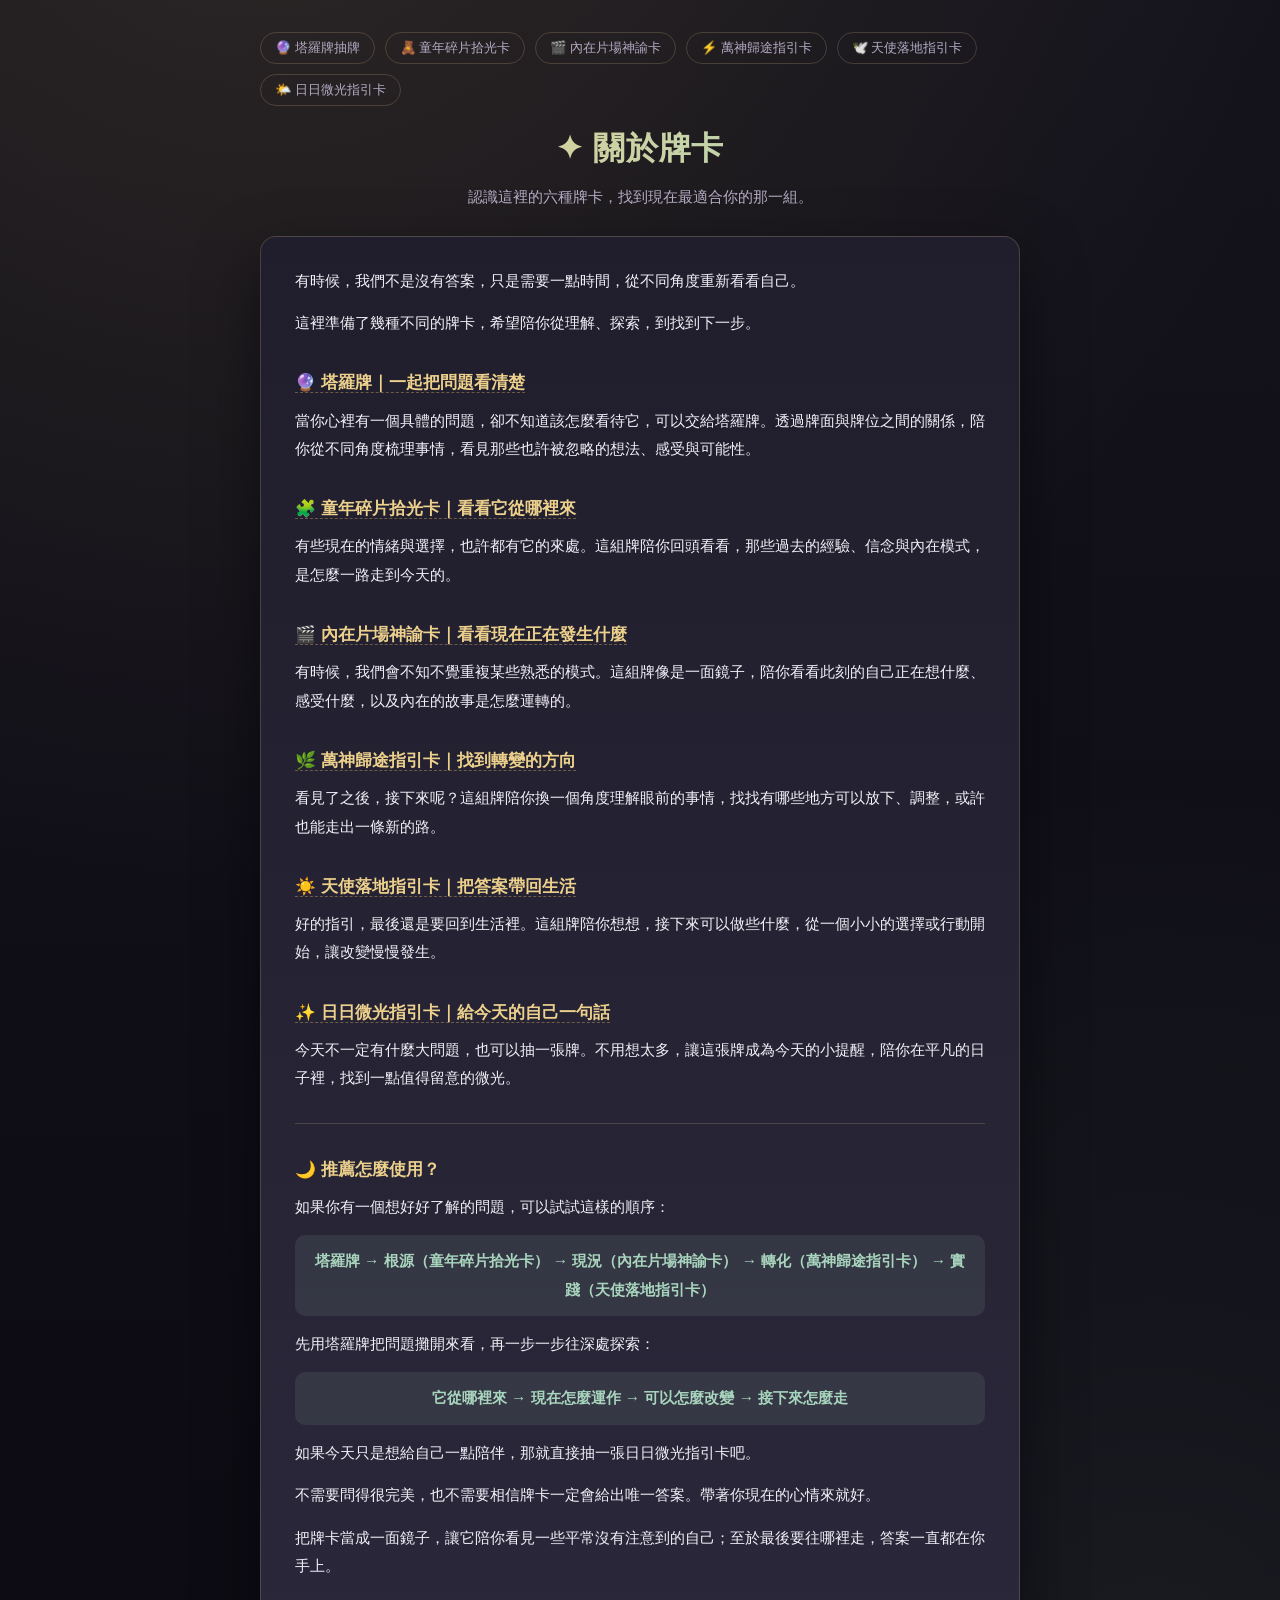
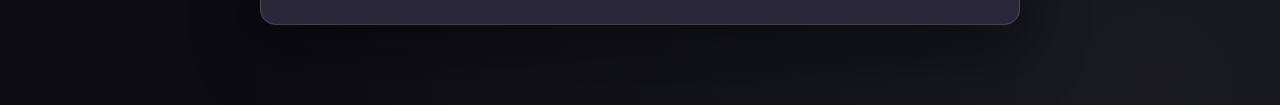
==== about.html @ 20277a7d "Move "關於牌卡" into its own standalone page Replaces the collapsible <details> block that was duplicate" ====
<!DOCTYPE html>
<html lang="zh-Hant">
<head>
<meta charset="UTF-8" />
<meta name="viewport" content="width=device-width, initial-scale=1.0" />
<title>關於牌卡</title>
<link rel="stylesheet" href="about-style.css" />
</head>
<body>
  <div class="app">
    <nav class="site-nav">
      <a class="nav-link" href="index.html">🔮 塔羅牌抽牌</a>
      <a class="nav-link" href="innerchild.html">🧸 童年碎片拾光卡</a>
      <a class="nav-link" href="innerstudio.html">🎬 內在片場神諭卡</a>
      <a class="nav-link" href="pantheon.html">⚡ 萬神歸途指引卡</a>
      <a class="nav-link" href="angel.html">🕊️ 天使落地指引卡</a>
      <a class="nav-link" href="dailylight.html">🌤️ 日日微光指引卡</a>
    </nav>

    <header class="header">
      <h1>✦ 關於牌卡</h1>
      <p class="subtitle">認識這裡的六種牌卡，找到現在最適合你的那一組。</p>
    </header>

    <div class="content">
      <p>有時候，我們不是沒有答案，只是需要一點時間，從不同角度重新看看自己。</p>
      <p>這裡準備了幾種不同的牌卡，希望陪你從理解、探索，到找到下一步。</p>

      <h2><a href="index.html">🔮 塔羅牌｜一起把問題看清楚</a></h2>
      <p>當你心裡有一個具體的問題，卻不知道該怎麼看待它，可以交給塔羅牌。透過牌面與牌位之間的關係，陪你從不同角度梳理事情，看見那些也許被忽略的想法、感受與可能性。</p>

      <h2><a href="innerchild.html">🧩 童年碎片拾光卡｜看看它從哪裡來</a></h2>
      <p>有些現在的情緒與選擇，也許都有它的來處。這組牌陪你回頭看看，那些過去的經驗、信念與內在模式，是怎麼一路走到今天的。</p>

      <h2><a href="innerstudio.html">🎬 內在片場神諭卡｜看看現在正在發生什麼</a></h2>
      <p>有時候，我們會不知不覺重複某些熟悉的模式。這組牌像是一面鏡子，陪你看看此刻的自己正在想什麼、感受什麼，以及內在的故事是怎麼運轉的。</p>

      <h2><a href="pantheon.html">🌿 萬神歸途指引卡｜找到轉變的方向</a></h2>
      <p>看見了之後，接下來呢？這組牌陪你換一個角度理解眼前的事情，找找有哪些地方可以放下、調整，或許也能走出一條新的路。</p>

      <h2><a href="angel.html">☀️ 天使落地指引卡｜把答案帶回生活</a></h2>
      <p>好的指引，最後還是要回到生活裡。這組牌陪你想想，接下來可以做些什麼，從一個小小的選擇或行動開始，讓改變慢慢發生。</p>

      <h2><a href="dailylight.html">✨ 日日微光指引卡｜給今天的自己一句話</a></h2>
      <p>今天不一定有什麼大問題，也可以抽一張牌。不用想太多，讓這張牌成為今天的小提醒，陪你在平凡的日子裡，找到一點值得留意的微光。</p>

      <hr class="divider" />

      <h2>🌙 推薦怎麼使用？</h2>
      <p>如果你有一個想好好了解的問題，可以試試這樣的順序：</p>
      <p class="flow">塔羅牌 → 根源（童年碎片拾光卡） → 現況（內在片場神諭卡） → 轉化（萬神歸途指引卡） → 實踐（天使落地指引卡）</p>
      <p>先用塔羅牌把問題攤開來看，再一步一步往深處探索：</p>
      <p class="flow">它從哪裡來 → 現在怎麼運作 → 可以怎麼改變 → 接下來怎麼走</p>
      <p>如果今天只是想給自己一點陪伴，那就直接抽一張日日微光指引卡吧。</p>
      <p>不需要問得很完美，也不需要相信牌卡一定會給出唯一答案。帶著你現在的心情來就好。</p>
      <p>把牌卡當成一面鏡子，讓它陪你看見一些平常沒有注意到的自己；至於最後要往哪裡走，答案一直都在你手上。</p>
    </div>
  </div>
</body>
</html>
---- about-style.css ----
:root {
  --ink: #14131c;
  --ink-2: #1a1826;
  --panel: #201e2c;
  --panel-2: #2a273a;
  --hairline: rgba(230, 200, 140, 0.2);
  --gold: #d9b46a;
  --gold-soft: #ecd08c;
  --sage-soft: #a8d4bd;
  --text: #f3f0f8;
  --muted: #b3abc4;
  --muted-dim: #8b8299;
  --shadow: rgba(4, 3, 8, 0.5);
}

* { box-sizing: border-box; }

body {
  margin: 0;
  min-height: 100vh;
  font-family: "PingFang TC", "Microsoft JhengHei", "Noto Sans TC", sans-serif;
  background:
    radial-gradient(circle at 20% -10%, rgba(217, 180, 106, 0.12), transparent 50%),
    radial-gradient(circle at 90% 100%, rgba(168, 212, 189, 0.08), transparent 45%),
    linear-gradient(180deg, var(--ink) 0%, #0c0b12 100%);
  color: var(--text);
  padding: 32px 16px 80px;
}

[hidden] { display: none !important; }

.app { max-width: 760px; margin: 0 auto; }

.site-nav {
  display: flex;
  gap: 10px;
  flex-wrap: wrap;
  margin-bottom: 20px;
}

.nav-link {
  display: inline-block;
  font-size: 0.82rem;
  color: var(--muted);
  text-decoration: none;
  border: 1px solid var(--hairline);
  padding: 6px 14px;
  border-radius: 999px;
  transition: color 0.2s, border-color 0.2s;
}

.nav-link:hover { color: var(--gold-soft); border-color: rgba(217, 180, 106, 0.55); }

.header { text-align: center; margin-bottom: 28px; }

.header h1 {
  font-size: 2rem;
  margin-bottom: 8px;
  letter-spacing: 0.02em;
  background: linear-gradient(90deg, var(--gold-soft), var(--sage-soft));
  -webkit-background-clip: text;
  background-clip: text;
  color: transparent;
}

.subtitle {
  color: var(--muted);
  font-size: 0.95rem;
}

.content {
  background: linear-gradient(180deg, var(--panel), var(--panel-2));
  border: 1px solid var(--hairline);
  border-radius: 16px;
  padding: 30px 34px;
  box-shadow: 0 24px 60px var(--shadow);
  color: var(--text);
  font-size: 0.96rem;
  line-height: 1.85;
}

.content p { margin: 0 0 14px; }

.content h2 {
  font-size: 1.05rem;
  color: var(--gold-soft);
  margin: 30px 0 8px;
}

.content h2:first-child { margin-top: 0; }

.content h2 a {
  color: inherit;
  text-decoration: none;
  border-bottom: 1px dashed rgba(217, 180, 106, 0.4);
  transition: border-color 0.2s, color 0.2s;
}

.content h2 a:hover {
  color: var(--gold-soft);
  border-color: var(--gold-soft);
}

.flow {
  font-weight: 600;
  color: var(--sage-soft);
  background: rgba(168, 212, 189, 0.1);
  padding: 12px 16px;
  border-radius: 10px;
  text-align: center;
  margin: 14px 0;
}

.divider {
  border: none;
  border-top: 1px solid var(--hairline);
  margin: 30px 0;
}

@media (max-width: 560px) {
  .content { padding: 22px 20px; }
}
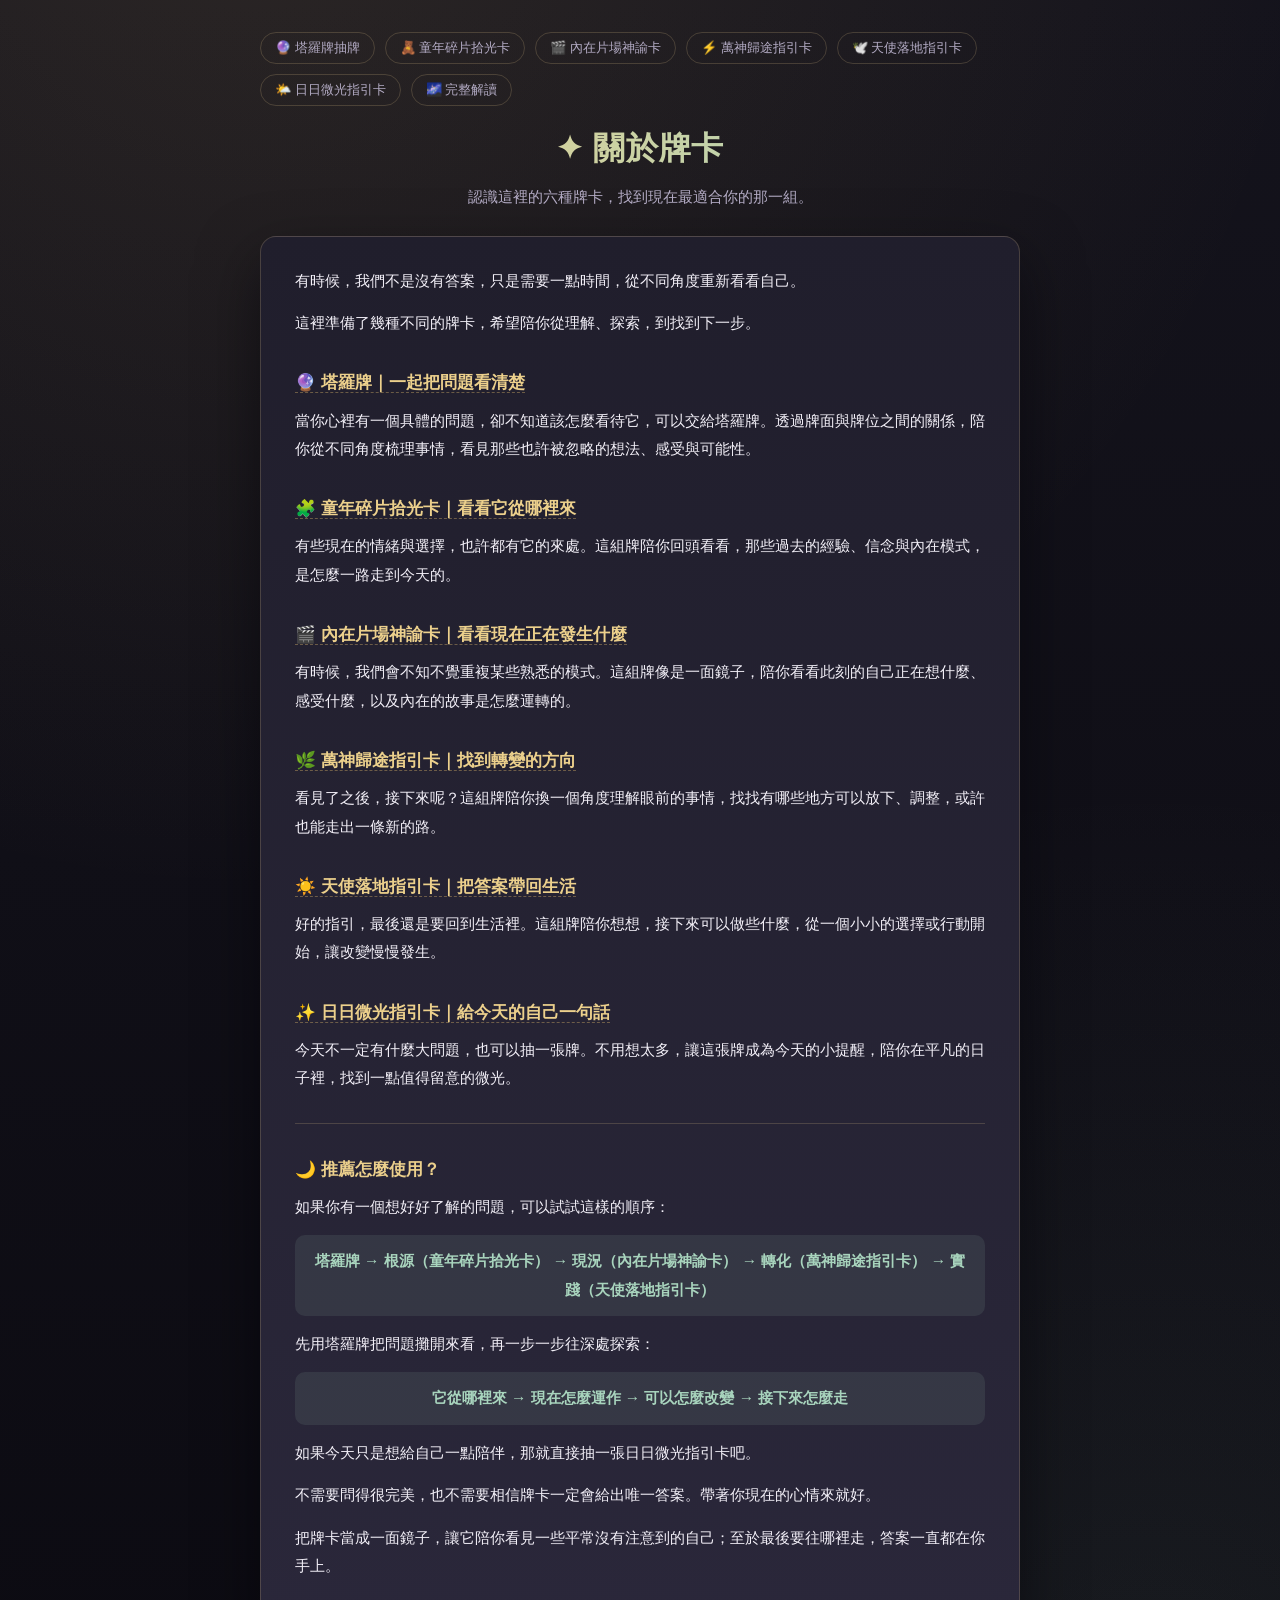
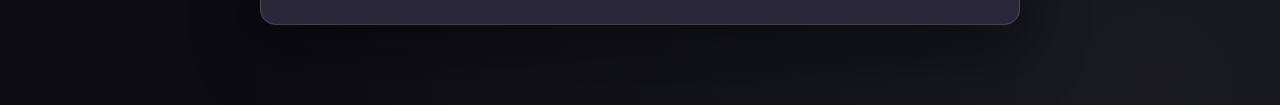
==== commit 8fe25401: "Add combined "完整解讀" page that draws all five decks at once Draws a tarot spread plus one card set fr" ====
--- a/about.html
+++ b/about.html
@@ -15,6 +15,7 @@
       <a class="nav-link" href="pantheon.html">⚡ 萬神歸途指引卡</a>
       <a class="nav-link" href="angel.html">🕊️ 天使落地指引卡</a>
       <a class="nav-link" href="dailylight.html">🌤️ 日日微光指引卡</a>
+      <a class="nav-link" href="fullreading.html">🌌 完整解讀</a>
     </nav>
 
     <header class="header">
